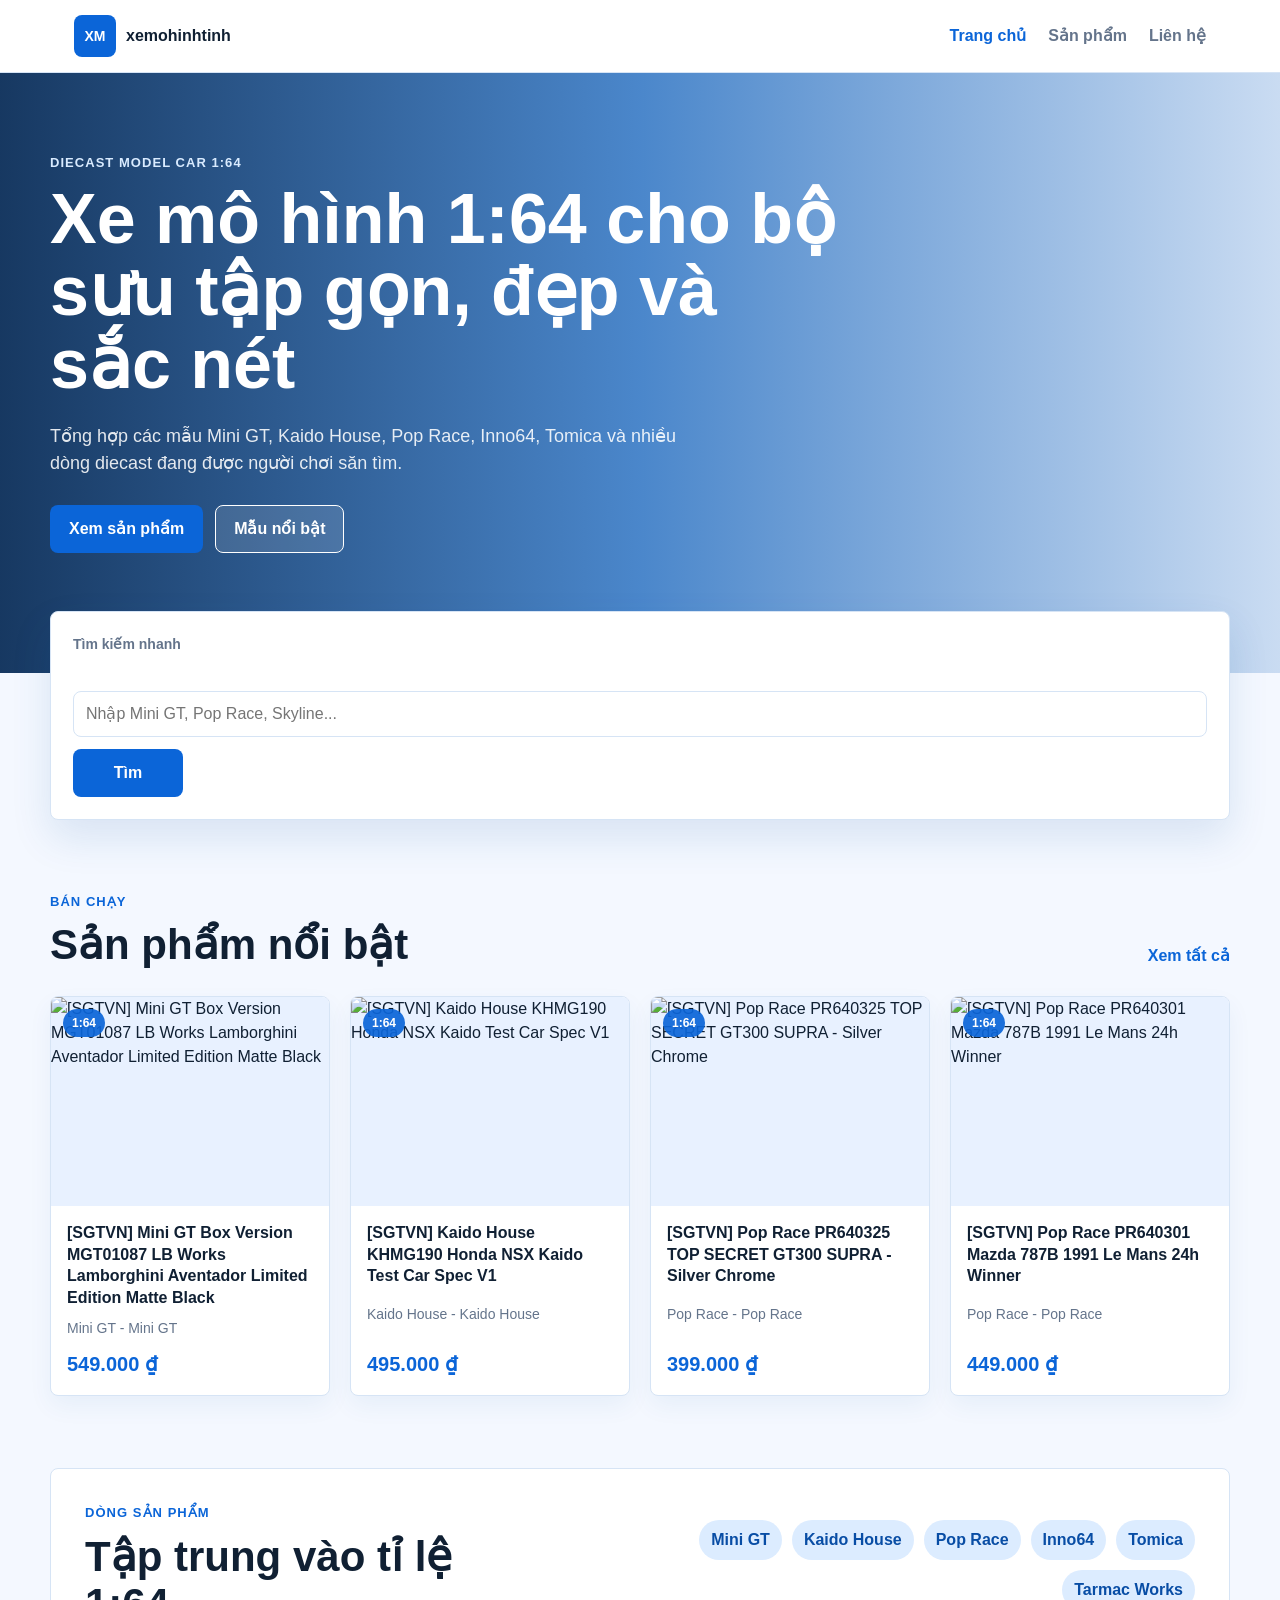
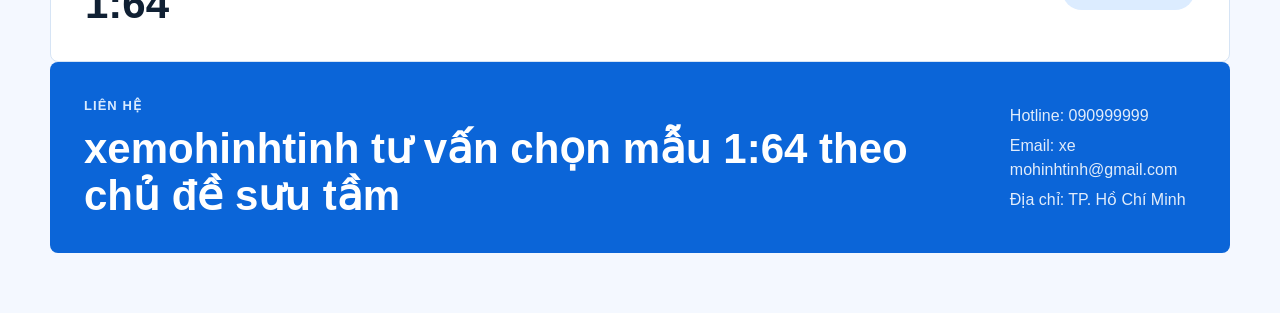
==== index.html @ 7b527872 "Man hinh A1, A2" ====
<!DOCTYPE html>
<html lang="vi">
<head>
  <meta charset="UTF-8">
  <meta name="viewport" content="width=device-width, initial-scale=1.0">
  <title>xemohinhtinh - Xe mô hình 1:64</title>
  <link rel="stylesheet" href="css/style.css">
</head>
<body data-page="home">
  <header class="site-header">
    <nav class="nav">
      <a class="brand" href="index.html" aria-label="xemohinhtinh trang chủ">
        <span class="brand-mark">XM</span>
        <span>xemohinhtinh</span>
      </a>

      <button class="nav-toggle" type="button" aria-label="Mở menu" data-menu-toggle>
        <span></span>
        <span></span>
        <span></span>
      </button>

      <div class="nav-links" data-nav-links>
        <a href="index.html" data-nav="home">Trang chủ</a>
        <a href="products.html" data-nav="products">Sản phẩm</a>
        <a href="#contact">Liên hệ</a>
      </div>
    </nav>
  </header>

  <main>
    <section class="hero">
      <div class="hero-content">
        <p class="eyebrow">Diecast Model Car 1:64</p>
        <h1>Xe mô hình 1:64 cho bộ sưu tập gọn, đẹp và sắc nét</h1>
        <p class="hero-text">Tổng hợp các mẫu Mini GT, Kaido House, Pop Race, Inno64, Tomica và nhiều dòng diecast đang được người chơi săn tìm.</p>
        <div class="hero-actions">
          <a class="primary-button" href="products.html">Xem sản phẩm</a>
          <a class="secondary-button" href="#featured">Mẫu nổi bật</a>
        </div>
      </div>
    </section>

    <section class="toolbar-section" aria-label="Tìm kiếm sản phẩm">
      <div class="search-panel">
        <label for="home-search">Tìm kiếm nhanh</label>
        <div class="search-row">
          <input id="home-search" type="search" placeholder="Nhập Mini GT, Pop Race, Skyline..." data-search-input>
          <a class="primary-button compact" href="products.html" data-home-search-link>Tìm</a>
        </div>
      </div>
    </section>

    <section class="section" id="featured">
      <div class="section-heading">
        <div>
          <p class="eyebrow">Bán chạy</p>
          <h2>Sản phẩm nổi bật</h2>
        </div>
        <a href="products.html">Xem tất cả</a>
      </div>
      <div class="product-grid" data-featured-products></div>
    </section>

    <section class="section collection-band">
      <div>
        <p class="eyebrow">Dòng sản phẩm</p>
        <h2>Tập trung vào tỉ lệ 1:64</h2>
      </div>
      <div class="collection-list">
        <span>Mini GT</span>
        <span>Kaido House</span>
        <span>Pop Race</span>
        <span>Inno64</span>
        <span>Tomica</span>
        <span>Tarmac Works</span>
      </div>
    </section>

    <section class="section info-band" id="contact">
      <div>
        <p class="eyebrow">Liên hệ</p>
        <h2>xemohinhtinh tư vấn chọn mẫu 1:64 theo chủ đề sưu tầm</h2>
      </div>
      <div class="contact-list">
        <p>Hotline: 090999999</p>
        <p>Email: xe mohinhtinh@gmail.com</p>
        <p>Địa chỉ: TP. Hồ Chí Minh</p>
      </div>
    </section>
  </main>

  <script src="js/mock-data.js"></script>
  <script src="js/main.js"></script>
</body>
</html>
---- css/style.css ----
:root {
  --bg: #f4f8ff;
  --surface: #ffffff;
  --surface-soft: #e8f1ff;
  --ink: #102033;
  --muted: #64748b;
  --line: #d6e4f5;
  --accent: #0b65d8;
  --accent-dark: #084da5;
  --accent-soft: #dcecff;
  --shadow: 0 18px 40px rgba(15, 83, 158, 0.12);
}

* {
  box-sizing: border-box;
}

body {
  margin: 0;
  background: var(--bg);
  color: var(--ink);
  font-family: Arial, Helvetica, sans-serif;
  line-height: 1.5;
}

img {
  display: block;
  max-width: 100%;
}

a {
  color: inherit;
  text-decoration: none;
}

button,
input,
select {
  font: inherit;
}

.site-header {
  position: sticky;
  top: 0;
  z-index: 10;
  background: rgba(255, 255, 255, 0.94);
  border-bottom: 1px solid var(--line);
  backdrop-filter: blur(12px);
}

.nav {
  display: flex;
  align-items: center;
  justify-content: space-between;
  max-width: 1180px;
  min-height: 72px;
  margin: 0 auto;
  padding: 0 24px;
  gap: 20px;
}

.brand {
  display: inline-flex;
  align-items: center;
  gap: 10px;
  font-weight: 800;
  letter-spacing: 0;
}

.brand-mark {
  display: inline-grid;
  place-items: center;
  width: 42px;
  height: 42px;
  border-radius: 8px;
  background: var(--accent);
  color: #fff;
  font-size: 14px;
}

.nav-links {
  display: flex;
  align-items: center;
  gap: 22px;
}

.nav-links a {
  color: var(--muted);
  padding: 8px 0;
  font-weight: 700;
}

.nav-links a:hover,
.nav-links .active {
  color: var(--accent);
}

.nav-toggle {
  display: none;
  width: 42px;
  height: 42px;
  border: 1px solid var(--line);
  border-radius: 8px;
  background: var(--surface);
  padding: 10px;
}

.nav-toggle span {
  display: block;
  height: 2px;
  margin: 5px 0;
  background: var(--ink);
}

.hero {
  min-height: 560px;
  display: flex;
  align-items: center;
  background:
    linear-gradient(90deg, rgba(4, 40, 84, 0.92), rgba(9, 91, 183, 0.72), rgba(9, 91, 183, 0.18)),
    url("https://scontent.fsgn2-9.fna.fbcdn.net/v/t39.30808-6/486575933_3131750020316023_6733836398418165554_n.jpg?stp=dst-jpg_tt6&cstp=mx2048x1475&ctp=s2048x1475&_nc_cat=106&ccb=1-7&_nc_sid=cc71e4&_nc_eui2=AeHy-ZCAarVaLuYwxW5cgHwyYDq18gAPu9FgOrXyAA-70eAQnSPd9JyhTPJCFEra_jsWBXuuKcc1rI_bYBiyW0EK&_nc_ohc=cTesIXjYpvkQ7kNvwEBwCtT&_nc_oc=AdoDwcRF24oAcEbL5cx9U-I3ehBm-pru-K8_IjXxIgfONa5ta2Y0dESY3KTwfrEh7T4&_nc_zt=23&_nc_ht=scontent.fsgn2-9.fna&_nc_gid=bWYNdfJRCgp1oJQNuF2YtQ&_nc_ss=7b2a8&oh=00_Af_9prgPtyWP71Ju6aTXL6Jr5YRss8n2GPS3trbczEnrqg&oe=6A374EC4") center/cover;
  color: #fff;
}

.hero-content {
  width: min(1180px, calc(100% - 48px));
  margin: 0 auto;
  padding: 80px 0 120px;
}

.eyebrow {
  margin: 0 0 10px;
  color: var(--accent);
  font-size: 13px;
  font-weight: 800;
  letter-spacing: 0.08em;
  text-transform: uppercase;
}

.hero .eyebrow {
  color: #d9ebff;
}

h1,
h2,
h3,
p {
  overflow-wrap: anywhere;
}

h1 {
  max-width: 800px;
  margin: 0;
  font-size: clamp(38px, 6vw, 70px);
  line-height: 1.04;
  letter-spacing: 0;
}

h2 {
  margin: 0;
  font-size: clamp(28px, 4vw, 42px);
  line-height: 1.12;
  letter-spacing: 0;
}

.hero-text {
  max-width: 640px;
  margin: 22px 0 0;
  color: rgba(255, 255, 255, 0.88);
  font-size: 18px;
}

.hero-actions,
.search-row {
  display: flex;
  flex-wrap: wrap;
  gap: 12px;
  margin-top: 28px;
}

.primary-button,
.secondary-button {
  display: inline-flex;
  align-items: center;
  justify-content: center;
  min-height: 46px;
  border-radius: 8px;
  border: 1px solid transparent;
  padding: 11px 18px;
  font-weight: 800;
  cursor: pointer;
}

.primary-button {
  background: var(--accent);
  color: #fff;
}

.primary-button:hover {
  background: var(--accent-dark);
}

.secondary-button {
  background: rgba(255, 255, 255, 0.12);
  color: inherit;
  border-color: currentColor;
}

.secondary-button.full {
  width: 100%;
  color: var(--accent);
  background: var(--surface);
  border-color: var(--line);
}

.secondary-button.full:hover {
  background: var(--accent-soft);
}

.compact {
  min-width: 110px;
}

.toolbar-section,
.section,
.page-title,
.catalog-layout {
  width: min(1180px, calc(100% - 48px));
  margin: 0 auto;
}

.toolbar-section {
  margin-top: -62px;
}

.search-panel {
  display: grid;
  gap: 8px;
  padding: 22px;
  border: 1px solid var(--line);
  border-radius: 8px;
  background: var(--surface);
  box-shadow: var(--shadow);
}

label {
  color: var(--muted);
  font-size: 14px;
  font-weight: 700;
}

input,
select {
  width: 100%;
  min-height: 46px;
  border: 1px solid var(--line);
  border-radius: 8px;
  background: #fff;
  color: var(--ink);
  padding: 10px 12px;
}

input:focus,
select:focus {
  outline: 3px solid rgba(11, 101, 216, 0.18);
  border-color: var(--accent);
}

.section {
  padding: 72px 0;
}

.section-heading,
.info-band,
.collection-band {
  display: flex;
  align-items: end;
  justify-content: space-between;
  gap: 24px;
}

.section-heading a {
  color: var(--accent);
  font-weight: 800;
}

.product-grid {
  display: grid;
  grid-template-columns: repeat(4, minmax(0, 1fr));
  gap: 20px;
  margin-top: 28px;
}

.product-card {
  display: flex;
  flex-direction: column;
  min-height: 100%;
  overflow: hidden;
  border: 1px solid var(--line);
  border-radius: 8px;
  background: var(--surface);
  box-shadow: 0 10px 24px rgba(15, 83, 158, 0.06);
}

.product-media {
  position: relative;
  aspect-ratio: 4 / 3;
  background: var(--surface-soft);
  overflow: hidden;
}

.product-media img {
  width: 100%;
  height: 100%;
  object-fit: cover;
}

.badge {
  position: absolute;
  top: 12px;
  left: 12px;
  border-radius: 999px;
  background: rgba(11, 101, 216, 0.92);
  color: #fff;
  padding: 5px 9px;
  font-size: 12px;
  font-weight: 800;
}

.product-body {
  display: flex;
  flex: 1;
  flex-direction: column;
  padding: 16px;
  gap: 10px;
}

.product-body h3 {
  margin: 0;
  min-height: 72px;
  font-size: 16px;
  line-height: 1.35;
}

.product-meta {
  margin: 0;
  color: var(--muted);
  font-size: 14px;
}

.product-price {
  margin: auto 0 0;
  color: var(--accent);
  font-size: 20px;
  font-weight: 900;
}

.collection-band {
  align-items: center;
  padding: 34px;
  border: 1px solid var(--line);
  border-radius: 8px;
  background: var(--surface);
}

.collection-list {
  display: flex;
  flex-wrap: wrap;
  justify-content: flex-end;
  gap: 10px;
}

.collection-list span {
  border-radius: 999px;
  background: var(--accent-soft);
  color: var(--accent-dark);
  padding: 8px 12px;
  font-weight: 800;
}

.info-band {
  align-items: center;
  margin-bottom: 60px;
  padding: 34px;
  border-radius: 8px;
  background: var(--accent);
  color: #fff;
}

.info-band .eyebrow {
  color: #d9ebff;
}

.contact-list p {
  margin: 6px 0;
  color: rgba(255, 255, 255, 0.88);
}

.page-title {
  padding: 56px 0 28px;
}

.page-title p:not(.eyebrow) {
  max-width: 760px;
  color: var(--muted);
  font-size: 17px;
}

.catalog-layout {
  display: grid;
  grid-template-columns: 280px minmax(0, 1fr);
  align-items: start;
  gap: 28px;
  padding-bottom: 70px;
}

.filters {
  position: sticky;
  top: 92px;
  display: grid;
  gap: 18px;
  padding: 20px;
  border: 1px solid var(--line);
  border-radius: 8px;
  background: var(--surface);
  box-shadow: 0 10px 24px rgba(15, 83, 158, 0.06);
}

.filter-group {
  display: grid;
  gap: 8px;
}

.catalog-summary {
  display: flex;
  align-items: center;
  justify-content: space-between;
  min-height: 46px;
  color: var(--muted);
}

.catalog-summary p {
  margin: 0;
}

.pagination {
  display: flex;
  justify-content: center;
  gap: 8px;
  margin-top: 28px;
}

.page-button {
  min-width: 42px;
  height: 42px;
  border: 1px solid var(--line);
  border-radius: 8px;
  background: var(--surface);
  color: var(--ink);
  cursor: pointer;
}

.page-button.active {
  border-color: var(--accent);
  background: var(--accent);
  color: #fff;
}

.empty-state {
  grid-column: 1 / -1;
  padding: 40px;
  border: 1px dashed var(--line);
  border-radius: 8px;
  background: var(--surface);
  text-align: center;
  color: var(--muted);
}

@media (max-width: 960px) {
  .product-grid {
    grid-template-columns: repeat(2, minmax(0, 1fr));
  }

  .catalog-layout {
    grid-template-columns: 1fr;
  }

  .filters {
    position: static;
  }
}

@media (max-width: 760px) {
  .nav {
    min-height: 64px;
    padding: 0 16px;
  }

  .nav-toggle {
    display: block;
  }

  .nav-links {
    position: absolute;
    top: 64px;
    left: 0;
    right: 0;
    display: none;
    flex-direction: column;
    align-items: stretch;
    padding: 18px 24px 24px;
    background: var(--surface);
    border-bottom: 1px solid var(--line);
  }

  .nav-links.open {
    display: flex;
  }

  .hero {
    min-height: 520px;
  }

  .hero-content,
  .toolbar-section,
  .section,
  .page-title,
  .catalog-layout {
    width: min(100% - 32px, 1180px);
  }

  .hero-content {
    padding-bottom: 100px;
  }

  .product-grid {
    grid-template-columns: 1fr;
  }

  .section-heading,
  .info-band,
  .collection-band {
    align-items: flex-start;
    flex-direction: column;
  }

  .info-band,
  .collection-band {
    padding: 24px;
  }

  .collection-list {
    justify-content: flex-start;
  }
}
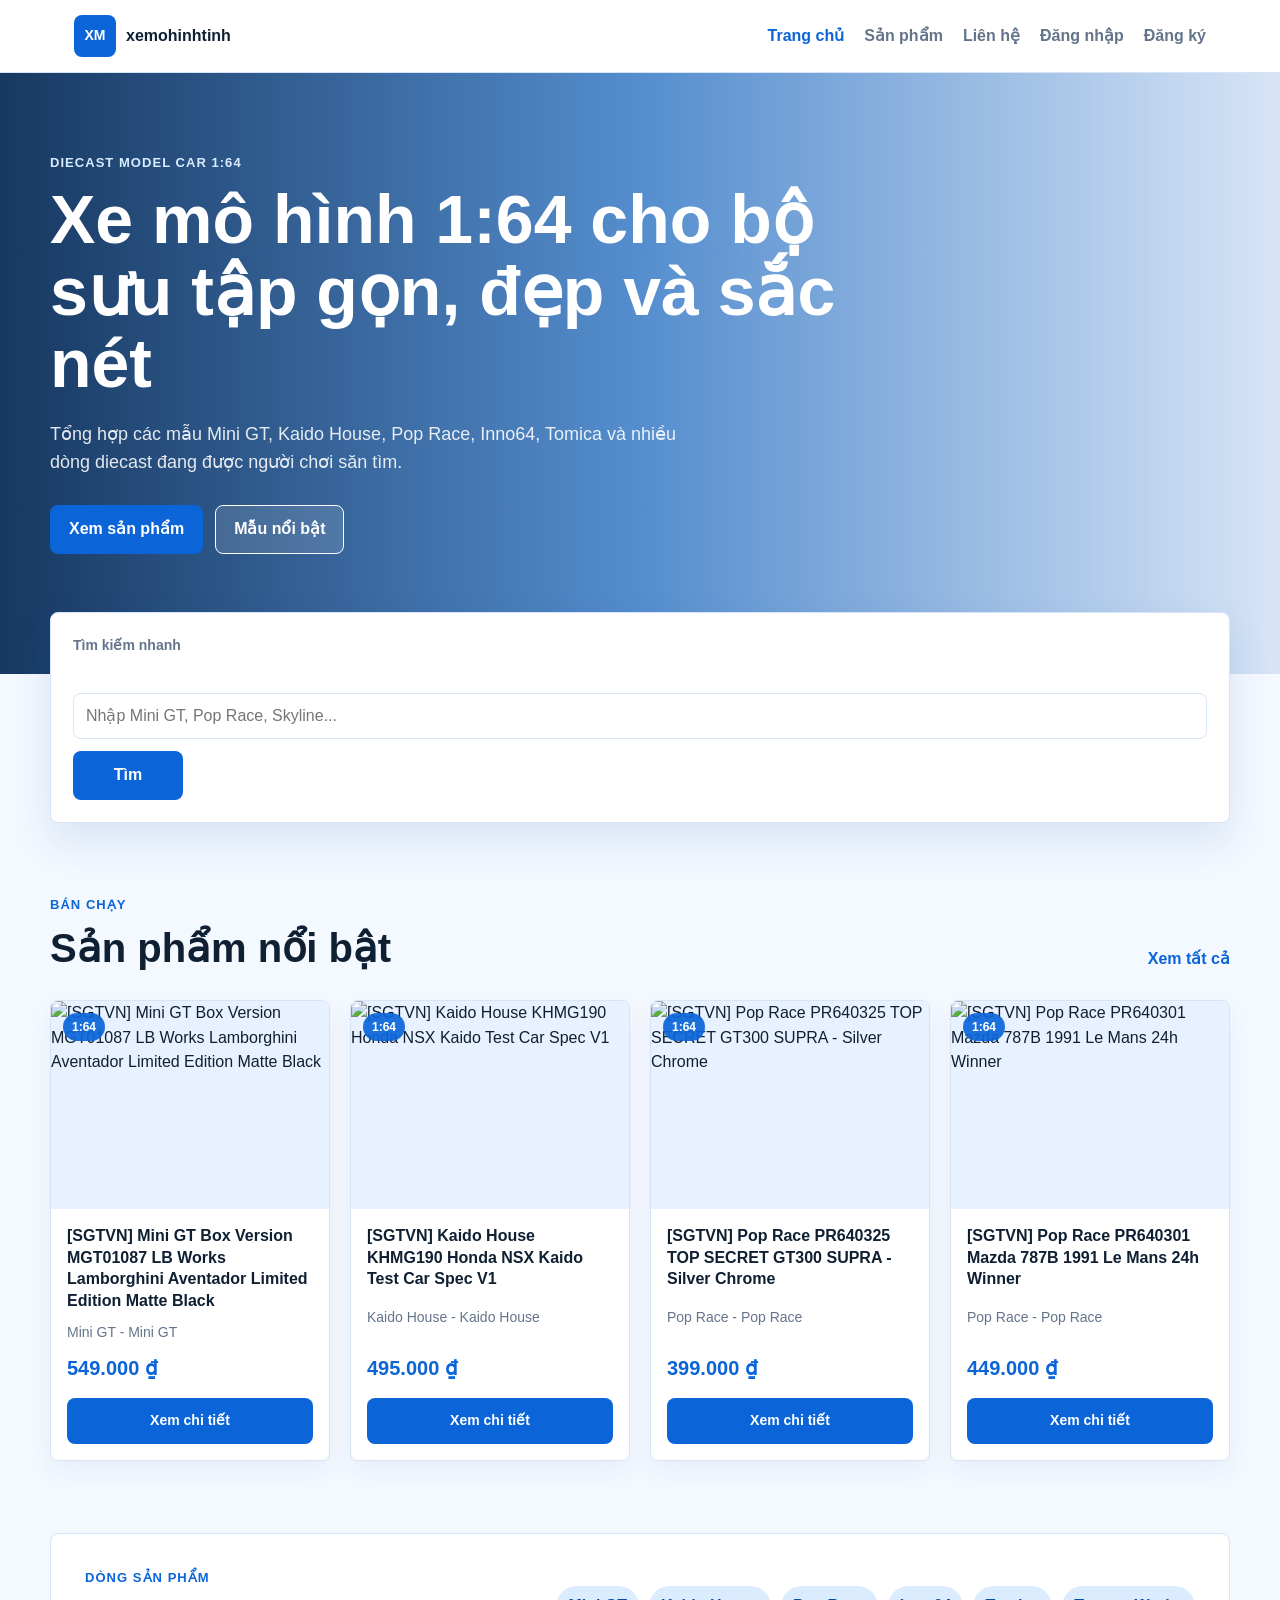
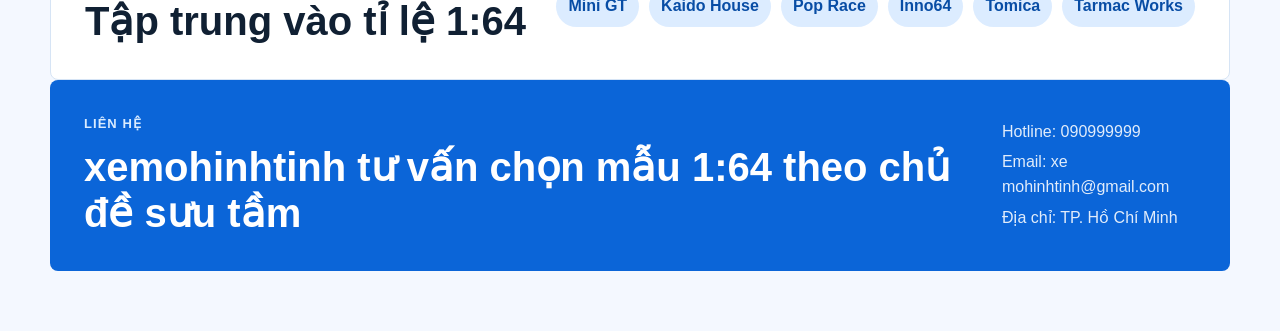
==== commit 4d6976e8: "update images and css" ====
--- a/index.html
+++ b/index.html
@@ -3,94 +3,10 @@
 <head>
   <meta charset="UTF-8">
   <meta name="viewport" content="width=device-width, initial-scale=1.0">
-  <title>xemohinhtinh - Xe mô hình 1:64</title>
-  <link rel="stylesheet" href="css/style.css">
+  <meta http-equiv="refresh" content="0; url=home/index.html">
+  <title>xemohinhtinh</title>
 </head>
-<body data-page="home">
-  <header class="site-header">
-    <nav class="nav">
-      <a class="brand" href="index.html" aria-label="xemohinhtinh trang chủ">
-        <span class="brand-mark">XM</span>
-        <span>xemohinhtinh</span>
-      </a>
-
-      <button class="nav-toggle" type="button" aria-label="Mở menu" data-menu-toggle>
-        <span></span>
-        <span></span>
-        <span></span>
-      </button>
-
-      <div class="nav-links" data-nav-links>
-        <a href="index.html" data-nav="home">Trang chủ</a>
-        <a href="products.html" data-nav="products">Sản phẩm</a>
-        <a href="#contact">Liên hệ</a>
-      </div>
-    </nav>
-  </header>
-
-  <main>
-    <section class="hero">
-      <div class="hero-content">
-        <p class="eyebrow">Diecast Model Car 1:64</p>
-        <h1>Xe mô hình 1:64 cho bộ sưu tập gọn, đẹp và sắc nét</h1>
-        <p class="hero-text">Tổng hợp các mẫu Mini GT, Kaido House, Pop Race, Inno64, Tomica và nhiều dòng diecast đang được người chơi săn tìm.</p>
-        <div class="hero-actions">
-          <a class="primary-button" href="products.html">Xem sản phẩm</a>
-          <a class="secondary-button" href="#featured">Mẫu nổi bật</a>
-        </div>
-      </div>
-    </section>
-
-    <section class="toolbar-section" aria-label="Tìm kiếm sản phẩm">
-      <div class="search-panel">
-        <label for="home-search">Tìm kiếm nhanh</label>
-        <div class="search-row">
-          <input id="home-search" type="search" placeholder="Nhập Mini GT, Pop Race, Skyline..." data-search-input>
-          <a class="primary-button compact" href="products.html" data-home-search-link>Tìm</a>
-        </div>
-      </div>
-    </section>
-
-    <section class="section" id="featured">
-      <div class="section-heading">
-        <div>
-          <p class="eyebrow">Bán chạy</p>
-          <h2>Sản phẩm nổi bật</h2>
-        </div>
-        <a href="products.html">Xem tất cả</a>
-      </div>
-      <div class="product-grid" data-featured-products></div>
-    </section>
-
-    <section class="section collection-band">
-      <div>
-        <p class="eyebrow">Dòng sản phẩm</p>
-        <h2>Tập trung vào tỉ lệ 1:64</h2>
-      </div>
-      <div class="collection-list">
-        <span>Mini GT</span>
-        <span>Kaido House</span>
-        <span>Pop Race</span>
-        <span>Inno64</span>
-        <span>Tomica</span>
-        <span>Tarmac Works</span>
-      </div>
-    </section>
-
-    <section class="section info-band" id="contact">
-      <div>
-        <p class="eyebrow">Liên hệ</p>
-        <h2>xemohinhtinh tư vấn chọn mẫu 1:64 theo chủ đề sưu tầm</h2>
-      </div>
-      <div class="contact-list">
-        <p>Hotline: 090999999</p>
-        <p>Email: xe mohinhtinh@gmail.com</p>
-        <p>Địa chỉ: TP. Hồ Chí Minh</p>
-      </div>
-    </section>
-  </main>
-
-  <script src="js/mock-data.js"></script>
-  <script src="js/main.js"></script>
+<body>
+  <p>Đang chuyển đến <a href="home/index.html">trang chủ</a>...</p>
 </body>
 </html>
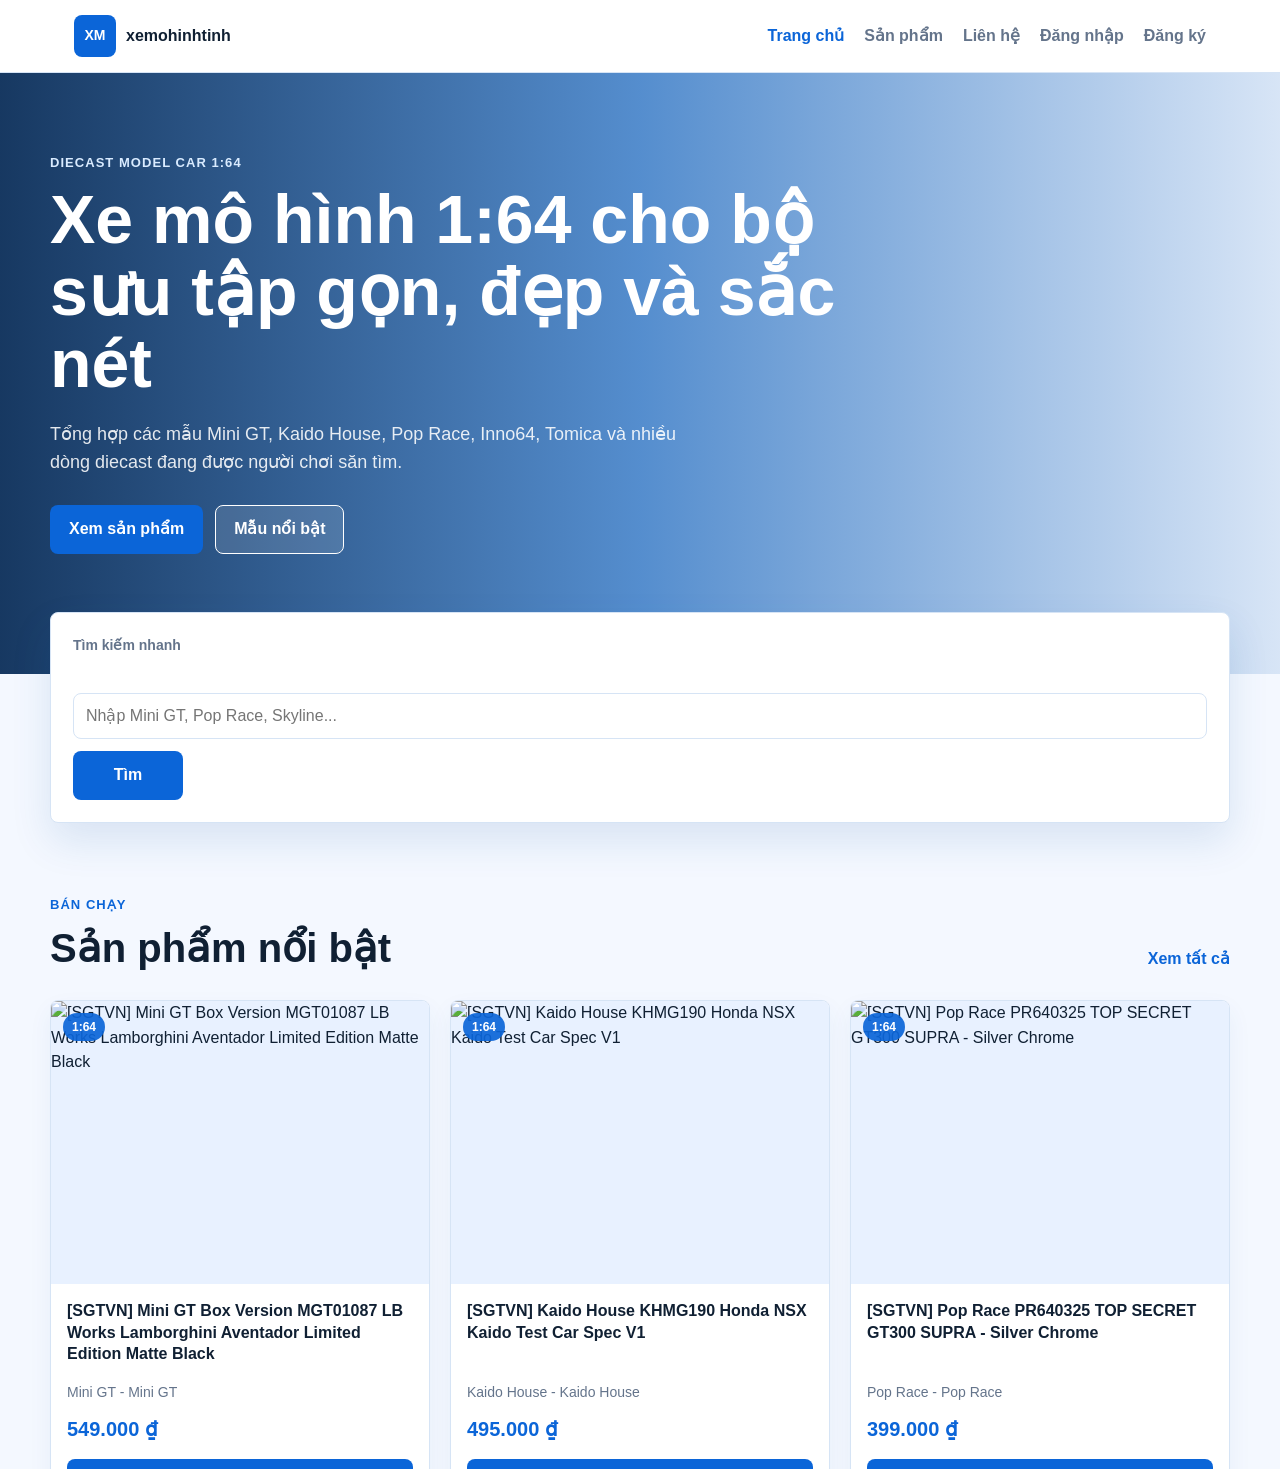
==== commit e65faacd: "update Ui" ====
--- a/index.html
+++ b/index.html
@@ -10,3 +10,4 @@
   <p>Đang chuyển đến <a href="home/index.html">trang chủ</a>...</p>
 </body>
 </html>
+  
